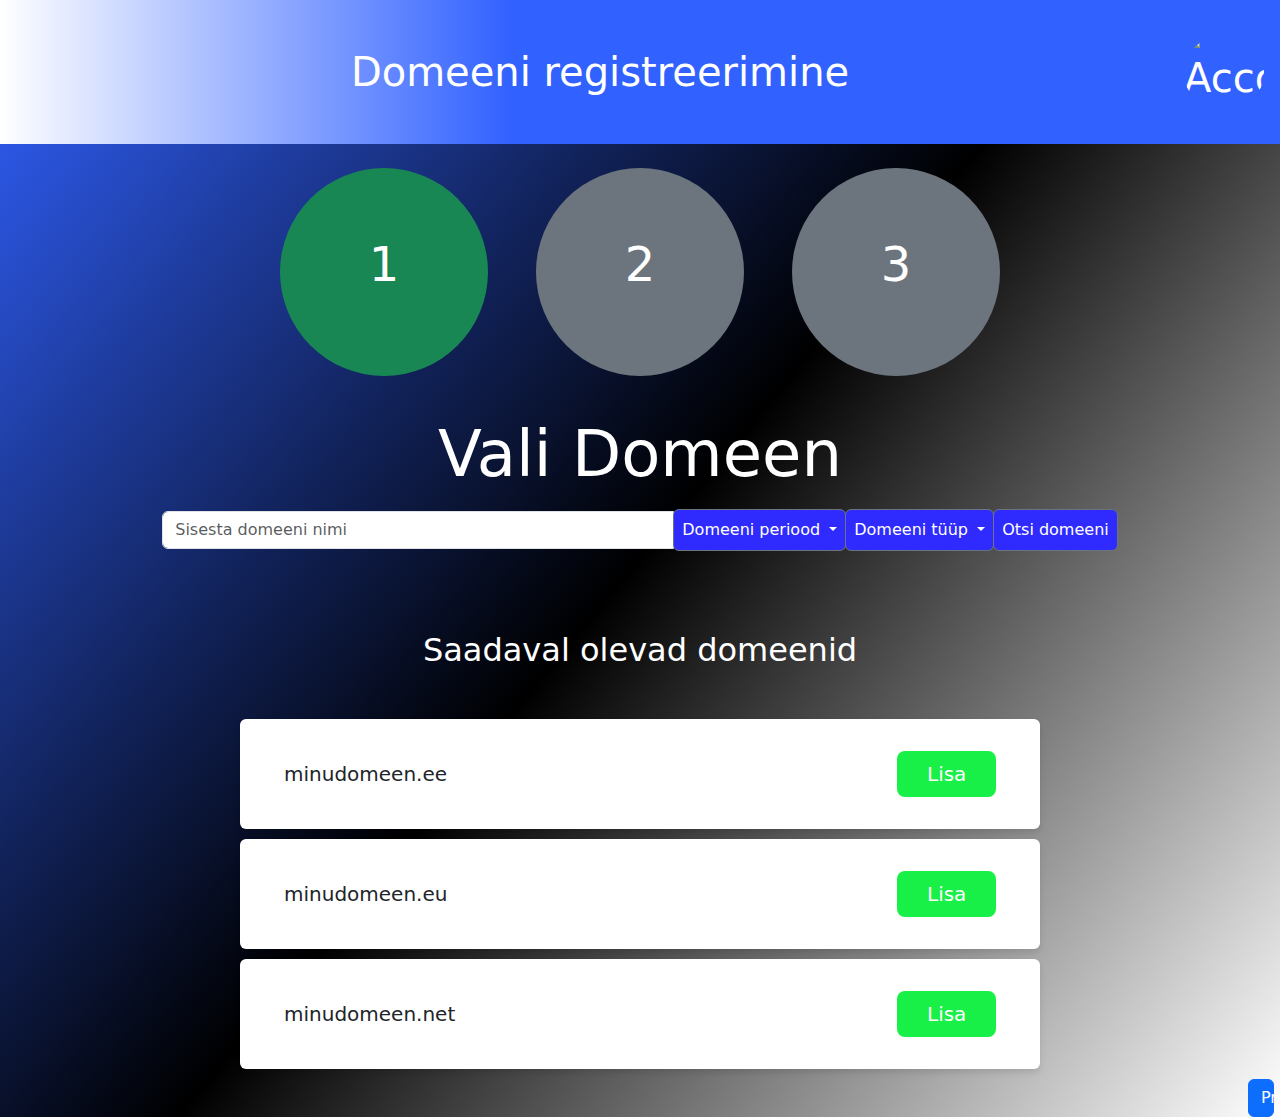
==== page2.html @ b3220d29 "Add files via upload" ====
<!doctype html>
<html lang="en">

<head>
    <meta charset="utf-8">
    <meta name="viewport" content="width=device-width, initial-scale=1">
    <title>Domeeni valik</title>
    <link href="https://cdn.jsdelivr.net/npm/bootstrap@5.3.3/dist/css/bootstrap.min.css" rel="stylesheet"
        integrity="sha384-QWTKZyjpPEjISv5WaRU9OFeRpok6YctnYmDr5pNlyT2bRjXh0JMhjY6hW+ALEwIH" crossorigin="anonymous">
    <link rel="stylesheet" type="text/css" href="style.css" />
</head>

<body class="bg-blue">
    <div class="header d-flex justify-content-between align-items-center text-white py-4 px-3">
        <h1 class="fs-1 text-center flex-grow-1">Domeeni registreerimine</h1>
        <div class="headerpilt">
            <img src="https://upload.wikimedia.org/wikipedia/commons/7/7c/Profile_avatar_placeholder_large.png"
                alt="Account Logo" class="img-fluid rounded-circle" style="height: 5rem; width: 5rem;">
        </div>
    </div>

    <div class="kast d-flex justify-content-center gap-5 py-4">
        <div class="praegune-etapp d-flex justify-content-center align-items-center bg-success text-white rounded-circle"
            style="height: 13rem; width: 13rem; font-size: 3rem;">
            <p>1</p>
        </div>
        <div class="tulevane-etapp d-flex justify-content-center align-items-center bg-secondary text-white rounded-circle"
            style="height: 13rem; width: 13rem; font-size: 3rem;">
            <p>2</p>
        </div>
        <div class="tulevane-etapp d-flex justify-content-center align-items-center bg-secondary text-white rounded-circle"
            style="height: 13rem; width: 13rem; font-size: 3rem;">
            <p>3</p>
        </div>
    </div>

    <h1 class="pealkiri text-white text-center py-3">Vali Domeen</h1>

    <div class="input-group justify-content-center mb-4">
        <div class="input-group justify-content-center mb-4">
            <input type="text" class="form-control w-50" placeholder="Sisesta domeeni nimi"
                aria-label="sisesta domeeni nimi" aria-describedby="button-addon2">


            <div class="period-dropdown">
                <button class="btn btn-secondary dropdown-toggle" type="button" data-bs-toggle="dropdown"
                    aria-expanded="false">
                    Domeeni periood
                </button>
                <ul class="dropdown-menu">
                    <li><a class="dropdown-item" href="#">1 kuu</a></li>
                    <li><a class="dropdown-item" href="#">3 kuud</a></li>
                    <li><a class="dropdown-item" href="#">6 kuud</a></li>
                    <li><a class="dropdown-item" href="#">12 kuud</a></li>
                </ul>
            </div>


            <div class="type-dropdown">
                <button class="btn btn-secondary dropdown-toggle" type="button" data-bs-toggle="dropdown"
                    aria-expanded="false">
                    Domeeni tüüp
                </button>
                <ul class="dropdown-menu">
                    <li><a class="dropdown-item" href="#">.ee</a></li>
                    <li><a class="dropdown-item" href="#">.eu</a></li>
                    <li><a class="dropdown-item" href="#">.com</a></li>
                    <li><a class="dropdown-item" href="#">.net</a></li>
                    <li><a class="dropdown-item" href="#">.org</a></li>
                </ul>
            </div>
            <a href="page2.html" class="link-light">
                <button class="btn btn-secondary" type="button" id="button-addon2">Otsi domeeni</button>
            </a>
        </div>

        <script src="https://cdn.jsdelivr.net/npm/bootstrap@5.3.3/dist/js/bootstrap.bundle.min.js"
            integrity="sha384-YvpcrYf0tY3lHB60NNkmXc5s9fDVZLESaAA55NDzOxhy9GkcIdslK1eN7N6jIeHz" crossorigin="anonymous">
            </script>

    </div>    
    <div class="domain-header">
        <h2>Saadaval olevad domeenid</h2>
    </div>  
    <div class="row rounded">
        <div class="col-8">minudomeen.ee</div>
        <div class="col-sm-2 pull-right">
            <button type="button" class="btn btn-primary btn-lg d-grid gap-2 col-12 mx-auto" >Lisa</button>
        </div>
    </div>

    <div class="row rounded">
        <div class="col-8">minudomeen.eu</div>
        <div class="col-sm-2 pull-right">
            <button type="button" class="btn btn-primary btn-lg d-grid gap-2 col-12 mx-auto">Lisa</button>
        </div>
    </div>

    <div class="row rounded">
        <div class="col-8">minudomeen.net</div>
        <div class="col-sm-2 pull-right">
            <button type="button" class="btn btn-primary btn-lg d-grid gap-2 col-12 mx-auto">Lisa</button>
        </div>
    </div>
    <div class="edasi-nupp">
        <button type="button" class="btn btn-primary">Primary</button>
    </div>
</body>

</html>
---- style.css ----
.bg-blue{
    background: linear-gradient(0.36turn, #3161ff, #000000, #ffffff);
}
.bg_blue {
    background-repeat: no-repeat;
    background-size: cover;  
    height: 100vh;  
}
.bg-blue .header {
    background: linear-gradient(to left,#3161ff 60%, #ffffff )
}
.header {
    display: flex;
    justify-content: space-between;
    align-items: center;
    color: white;
    padding: 2rem;
    font-size: 2.5rem; 
    width: 100%;
    height: 9rem;
}

.header h1 {
    margin: 0;
    flex-grow: 1;
    text-align: center;
    font-size: 5rem; 
}


.headerpilt {
    display: flex;
    justify-content: flex-end;
}

.headerpilt img {
    max-height: 5rem;
    max-width: 5rem;
    border-radius: 100%;
}


.kast {
    display: flex;
    justify-content: center;
    gap: 2rem; 
    padding: 3rem;
}

.kast .praegune-etapp,
.kast .tulevane-etapp {
    height: 50px;
    width: 50px;
    background-color: #18f047;
    border-radius: 70rem;
    display: flex;
    justify-content: center;
    align-items: center;
    color: white;
    font-size: 3rem; 
}

.kast .tulevane-etapp {
    background-color: #a1a1a1;
}


.pealkiri {
    text-align: center;
    color: white;
    font-size: 4rem; 
    padding: 3rem;
    margin: 0 auto;
}


.domeeni-sisestus-parent-class {
    display: flex;
}

.domeeni-sisestus {
    max-width: 10rem;
    text-align: center;
}

.input-group {
    display: flex;
    justify-content: center;
    align-items: center;
    width: 100%; 
}

.input-group .form-control {
    max-width: 32rem;
    width: 100%; 
}

.input-group .dropdown {
    background-color: #969696;
}

.input-group .dropdown:hover {
    background-color: #496aff;
}

.input-group .btn-secondary {
    background-color: #2f2bff;
    padding: 0.5rem;
    color: white;
}

.input-group .btn-secondary:hover {
    background-color: #496aff;
}

.period {
    text-align: center;
    color: white;
    padding: 3rem;
}

@media (max-width: 768px) {
    .header {
        flex-direction: row; 
        justify-content: flex-start; 
        padding: 1rem; 
        font-size: 2rem; 
    }

    .header h1 {
        font-size: 3rem;
    }

    .kast {
        flex-direction: row;
        justify-content: center;
        gap: 2rem;
        padding: 2rem;
    }

    .kast .praegune-etapp,
    .kast .tulevane-etapp {
        font-size: 5vw; 
        max-width: 10rem; 
        max-height: 10rem;
        min-width: 8rem;
        min-height: 8rem;
    }

    .pealkiri {
        font-size: 3rem;
        padding: 1.5rem;
    }
    .input-group {
        display: flex;
        justify-content: center;
    }
    .input-group .form-control {
        max-width: 100%;

    }


}


@media (max-width: 576px) {

    .header {
        flex-direction: row; 
        justify-content: flex-start;
    }
    .header .headerpilt {
        max-width: 5rem;
    }
    .header h1 {
        font-size: 2.5rem;
    }

    .kast {
        flex-direction: row; 
        justify-content: center; 
        gap: 2rem; 
        padding: 2rem; 
    }

    .kast .praegune-etapp,
    .kast .tulevane-etapp {
        font-size: 7vw; 
        width: 30vw; 
        height: 30vw;
        max-width: 9rem;
        max-height: 9rem;
        min-width: 7rem;
        min-height: 7rem;
    }

    .pealkiri {
        font-size: 2.5rem;
    }

    .input-group .form-control {
        max-width: 70rem;
    }

    .input-group .btn-secondary {
        width: 50rem; 
    }
}

.domain-header {
    color: white;
    text-align: center;
    padding: 2rem;
}


.row {
    background-color: white;
    max-width: 50rem;  
    margin: 10px auto;  
    padding: 2rem;
    font-size: 1.25rem;  
    justify-content: space-between; 
    border-radius: 1rem; 
    box-shadow: 0 4px 6px rgba(0, 0, 0, 0.1); 
}

.col-sm-2 {
    max-width: 50%;  
}

.col-sm-2 button {
    background-color: #18f047;  
    border: none;
}

.row .col-8 {
    display: flex;
    align-items: center;
    justify-content: flex-start;  
    text-align: left;  
}

.btn {
    width: 100%;  
}

.row .col-sm-2 .btn:hover {
    background-color: #63fc84;

}

.edasi-nupp {
    max-width: 6rem;
    margin:0 78rem;
}

@media (max-width: 360px) {
    .bg-blue {
        background-size: 100% 100%;  /* Ensure it's not repeating at smaller screen sizes */
    }
}
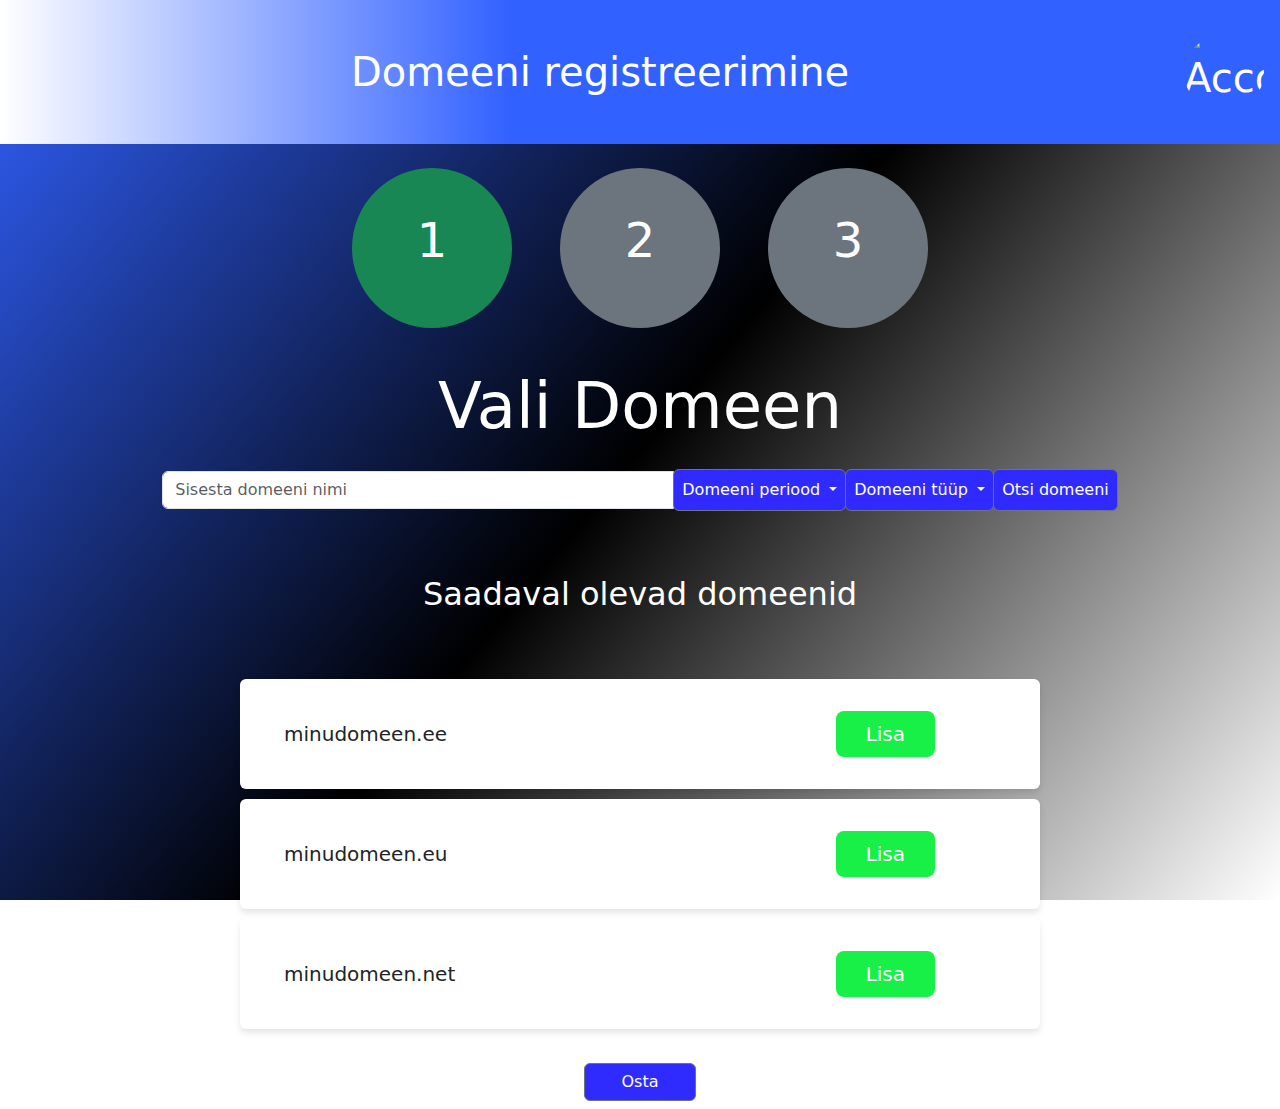
==== commit 96ac3e92: "Add files via upload" ====
--- a/page2.html
+++ b/page2.html
@@ -20,90 +20,90 @@
     </div>
 
     <div class="kast d-flex justify-content-center gap-5 py-4">
-        <div class="praegune-etapp d-flex justify-content-center align-items-center bg-success text-white rounded-circle"
-            style="height: 13rem; width: 13rem; font-size: 3rem;">
+        <div class="praegune-etapp d-flex bg-success text-white rounded-circle col-3">
             <p>1</p>
         </div>
-        <div class="tulevane-etapp d-flex justify-content-center align-items-center bg-secondary text-white rounded-circle"
-            style="height: 13rem; width: 13rem; font-size: 3rem;">
+        <div class="tulevane-etapp d-flex bg-secondary text-white rounded-circle col-3">
             <p>2</p>
         </div>
-        <div class="tulevane-etapp d-flex justify-content-center align-items-center bg-secondary text-white rounded-circle"
-            style="height: 13rem; width: 13rem; font-size: 3rem;">
+        <div class="tulevane-etapp d-flex bg-secondary text-white rounded-circle col-3">
             <p>3</p>
         </div>
     </div>
 
     <h1 class="pealkiri text-white text-center py-3">Vali Domeen</h1>
 
+
     <div class="input-group justify-content-center mb-4">
-        <div class="input-group justify-content-center mb-4">
-            <input type="text" class="form-control w-50" placeholder="Sisesta domeeni nimi"
-                aria-label="sisesta domeeni nimi" aria-describedby="button-addon2">
+        <input type="text" class="form-control w-50" placeholder="Sisesta domeeni nimi"
+            aria-label="sisesta domeeni nimi" aria-describedby="button-addon2">
 
 
-            <div class="period-dropdown">
-                <button class="btn btn-secondary dropdown-toggle" type="button" data-bs-toggle="dropdown"
-                    aria-expanded="false">
-                    Domeeni periood
-                </button>
-                <ul class="dropdown-menu">
-                    <li><a class="dropdown-item" href="#">1 kuu</a></li>
-                    <li><a class="dropdown-item" href="#">3 kuud</a></li>
-                    <li><a class="dropdown-item" href="#">6 kuud</a></li>
-                    <li><a class="dropdown-item" href="#">12 kuud</a></li>
-                </ul>
-            </div>
+        <div class="period-dropdown">
+            <button class="btn btn-secondary dropdown-toggle col-sm-5  " type="button" data-bs-toggle="dropdown"
+                aria-expanded="false">
+                Domeeni periood
+            </button>
+            <ul class="dropdown-menu">
+                <li><a class="dropdown-item" href="#">1 kuu</a></li>
+                <li><a class="dropdown-item" href="#">3 kuud</a></li>
+                <li><a class="dropdown-item" href="#">6 kuud</a></li>
+                <li><a class="dropdown-item" href="#">12 kuud</a></li>
+            </ul>
+        </div>
 
 
-            <div class="type-dropdown">
-                <button class="btn btn-secondary dropdown-toggle" type="button" data-bs-toggle="dropdown"
-                    aria-expanded="false">
-                    Domeeni tüüp
-                </button>
-                <ul class="dropdown-menu">
-                    <li><a class="dropdown-item" href="#">.ee</a></li>
-                    <li><a class="dropdown-item" href="#">.eu</a></li>
-                    <li><a class="dropdown-item" href="#">.com</a></li>
-                    <li><a class="dropdown-item" href="#">.net</a></li>
-                    <li><a class="dropdown-item" href="#">.org</a></li>
-                </ul>
-            </div>
-            <a href="page2.html" class="link-light">
-                <button class="btn btn-secondary" type="button" id="button-addon2">Otsi domeeni</button>
-            </a>
+        <div class="type-dropdown">
+            <button class="btn btn-secondary dropdown-toggle" type="button" data-bs-toggle="dropdown"
+                aria-expanded="false">
+                Domeeni tüüp
+            </button>
+            <ul class="dropdown-menu">
+                <li><a class="dropdown-item" href="#">.ee</a></li>
+                <li><a class="dropdown-item" href="#">.eu</a></li>
+                <li><a class="dropdown-item" href="#">.com</a></li>
+                <li><a class="dropdown-item" href="#">.net</a></li>
+                <li><a class="dropdown-item" href="#">.org</a></li>
+            </ul>
         </div>
+        <a href="page3.html" class="link-light">
+            <button class="btn btn-secondary" type="button" id="button-addon2">Otsi domeeni</button>
+        </a>
+    </div>
 
-        <script src="https://cdn.jsdelivr.net/npm/bootstrap@5.3.3/dist/js/bootstrap.bundle.min.js"
-            integrity="sha384-YvpcrYf0tY3lHB60NNkmXc5s9fDVZLESaAA55NDzOxhy9GkcIdslK1eN7N6jIeHz" crossorigin="anonymous">
-            </script>
+    <script src="https://cdn.jsdelivr.net/npm/bootstrap@5.3.3/dist/js/bootstrap.bundle.min.js"
+        integrity="sha384-YvpcrYf0tY3lHB60NNkmXc5s9fDVZLESaAA55NDzOxhy9GkcIdslK1eN7N6jIeHz" crossorigin="anonymous">
+        </script>
 
-    </div>    
     <div class="domain-header">
         <h2>Saadaval olevad domeenid</h2>
-    </div>  
-    <div class="row rounded">
-        <div class="col-8">minudomeen.ee</div>
-        <div class="col-sm-2 pull-right">
-            <button type="button" class="btn btn-primary btn-lg d-grid gap-2 col-12 mx-auto" >Lisa</button>
+    </div>
+    <div class="domeenid">
+        <div class="row rounded">
+            <div class="col-8">minudomeen.ee</div>
+            <div class="col-sm-2 pull-right mx-auto">
+                <button type="button" class="btn btn-primary btn-lg d-grid gap-2 col-12 mx-auto">Lisa</button>
+            </div>
+        </div>
+        <div class="row rounded">
+            <div class="col-8">minudomeen.eu</div>
+            <div class="col-sm-2 pull-right mx-auto">
+                <button type="button" class="btn btn-primary btn-lg d-grid gap-2 col-12 mx-auto">Lisa</button>
+            </div>
+        </div>
+        <div class="row rounded">
+            <div class="col-8">minudomeen.net</div>
+            <div class="col-sm-2 pull-right mx-auto">
+                <button type="button" class="btn btn-primary btn-lg d-grid gap-2 col-12 mx-auto">Lisa</button>
+            </div>
         </div>
     </div>
-
-    <div class="row rounded">
-        <div class="col-8">minudomeen.eu</div>
-        <div class="col-sm-2 pull-right">
-            <button type="button" class="btn btn-primary btn-lg d-grid gap-2 col-12 mx-auto">Lisa</button>
-        </div>
-    </div>
-
-    <div class="row rounded">
-        <div class="col-8">minudomeen.net</div>
-        <div class="col-sm-2 pull-right">
-            <button type="button" class="btn btn-primary btn-lg d-grid gap-2 col-12 mx-auto">Lisa</button>
-        </div>
-    </div>
-    <div class="edasi-nupp">
-        <button type="button" class="btn btn-primary">Primary</button>
+    <div class="footer mx-auto p-2">
+        <a href="page3.html" class="edasi-nupp">
+            <button class="btn btn-secondary text-center" type="button" id="button-addon2">
+                Osta
+            </button>
+        </a>
     </div>
 </body>
 
--- a/style.css
+++ b/style.css
@@ -1,14 +1,13 @@
 
 .bg-blue{
     background: linear-gradient(0.36turn, #3161ff, #000000, #ffffff);
-}
-.bg_blue {
     background-repeat: no-repeat;
     background-size: cover;  
     height: 100vh;  
 }
 .bg-blue .header {
-    background: linear-gradient(to left,#3161ff 60%, #ffffff )
+    background: linear-gradient(to left,#3161ff 60%, #ffffff );
+    
 }
 .header {
     display: flex;
@@ -41,24 +40,23 @@
 }
 
 
-.kast {
-    display: flex;
-    justify-content: center;
-    gap: 2rem; 
+.kast {   
+    display: flex;
+    justify-content: center;
+    gap: 2rem;
     padding: 3rem;
 }
 
 .kast .praegune-etapp,
 .kast .tulevane-etapp {
-    height: 50px;
-    width: 50px;
-    background-color: #18f047;
-    border-radius: 70rem;
-    display: flex;
-    justify-content: center;
-    align-items: center;
-    color: white;
-    font-size: 3rem; 
+    width: 10rem; 
+    height: 10rem; 
+    display: flex;
+    justify-content: center;
+    align-items: center;
+    color: white;
+    font-size: 3rem;
+    border-radius: 50%;
 }
 
 .kast .tulevane-etapp {
@@ -89,6 +87,7 @@
     justify-content: center;
     align-items: center;
     width: 100%; 
+    padding: 0.5rem;
 }
 
 .input-group .form-control {
@@ -120,102 +119,15 @@
     padding: 3rem;
 }
 
-@media (max-width: 768px) {
-    .header {
-        flex-direction: row; 
-        justify-content: flex-start; 
-        padding: 1rem; 
-        font-size: 2rem; 
-    }
-
-    .header h1 {
-        font-size: 3rem;
-    }
-
-    .kast {
-        flex-direction: row;
-        justify-content: center;
-        gap: 2rem;
-        padding: 2rem;
-    }
-
-    .kast .praegune-etapp,
-    .kast .tulevane-etapp {
-        font-size: 5vw; 
-        max-width: 10rem; 
-        max-height: 10rem;
-        min-width: 8rem;
-        min-height: 8rem;
-    }
-
-    .pealkiri {
-        font-size: 3rem;
-        padding: 1.5rem;
-    }
-    .input-group {
-        display: flex;
-        justify-content: center;
-    }
-    .input-group .form-control {
-        max-width: 100%;
-
-    }
-
-
-}
-
-
-@media (max-width: 576px) {
-
-    .header {
-        flex-direction: row; 
-        justify-content: flex-start;
-    }
-    .header .headerpilt {
-        max-width: 5rem;
-    }
-    .header h1 {
-        font-size: 2.5rem;
-    }
-
-    .kast {
-        flex-direction: row; 
-        justify-content: center; 
-        gap: 2rem; 
-        padding: 2rem; 
-    }
-
-    .kast .praegune-etapp,
-    .kast .tulevane-etapp {
-        font-size: 7vw; 
-        width: 30vw; 
-        height: 30vw;
-        max-width: 9rem;
-        max-height: 9rem;
-        min-width: 7rem;
-        min-height: 7rem;
-    }
-
-    .pealkiri {
-        font-size: 2.5rem;
-    }
-
-    .input-group .form-control {
-        max-width: 70rem;
-    }
-
-    .input-group .btn-secondary {
-        width: 50rem; 
-    }
-}
-
 .domain-header {
     color: white;
     text-align: center;
     padding: 2rem;
 }
 
-
+.domeenid {
+    padding: 1rem;
+}
 .row {
     background-color: white;
     max-width: 50rem;  
@@ -251,14 +163,41 @@
     background-color: #63fc84;
 
 }
-
-.edasi-nupp {
-    max-width: 6rem;
-    margin:0 78rem;
-}
+.footer {
+    display: flex;
+    justify-content: center;
+}
+.edasi-nupp .btn{
+    background-color: #2f2bff;
+    width: 7rem;
+}
+.footer .edasi-nupp .btn:after {
+    background-color: #3161ff;    	
+}
+
+@media (max-width: 768px) {
+
+    .kast .praegune-etapp,
+    .kast .tulevane-etapp {
+    width: 8rem; 
+    height: 8rem; 
+    }
+}
+
+@media (max-width: 576px) {
+    .kast .praegune-etapp,
+    .kast .tulevane-etapp {
+    width:5rem; 
+    height: 5rem; 
+    }
+} 
 
 @media (max-width: 360px) {
-    .bg-blue {
-        background-size: 100% 100%;  /* Ensure it's not repeating at smaller screen sizes */
-    }
+    .kast .praegune-etapp,
+    .kast .tulevane-etapp {
+    width: 3rem; 
+    height: 3rem; 
+    font-size: 1.5rem;
+}
+
 }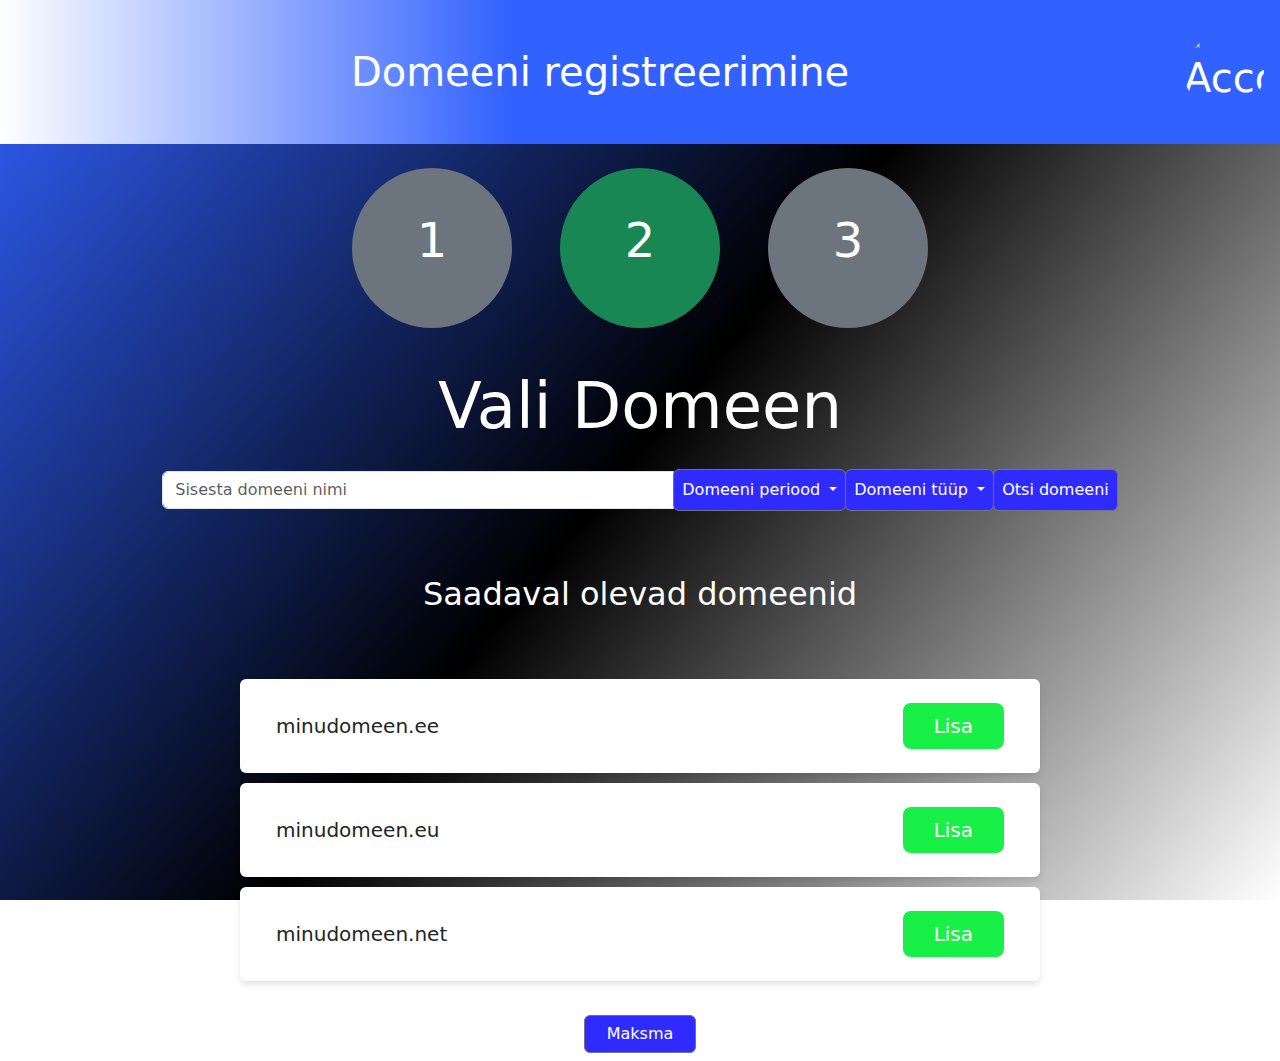
==== commit 5116e113: "Add files via upload" ====
--- a/page2.html
+++ b/page2.html
@@ -10,7 +10,7 @@
     <link rel="stylesheet" type="text/css" href="style.css" />
 </head>
 
-<body class="bg-blue">
+<body>
     <div class="header d-flex justify-content-between align-items-center text-white py-4 px-3">
         <h1 class="fs-1 text-center flex-grow-1">Domeeni registreerimine</h1>
         <div class="headerpilt">
@@ -18,92 +18,93 @@
                 alt="Account Logo" class="img-fluid rounded-circle" style="height: 5rem; width: 5rem;">
         </div>
     </div>
+    <div class="container">
+        <div class="kast d-flex justify-content-center gap-5 py-4">
+            <div class="tulevane-etapp d-flex bg-secondary text-white rounded-circle col-3">
+                <p>1</p>
+            </div>
+            <div class="praegune-etapp d-flex bg-success text-white rounded-circle col-3">
+                <p>2</p>
+            </div>
+            <div class="tulevane-etapp d-flex bg-secondary text-white rounded-circle col-3">
+                <p>3</p>
+            </div>
+        </div>
 
-    <div class="kast d-flex justify-content-center gap-5 py-4">
-        <div class="praegune-etapp d-flex bg-success text-white rounded-circle col-3">
-            <p>1</p>
-        </div>
-        <div class="tulevane-etapp d-flex bg-secondary text-white rounded-circle col-3">
-            <p>2</p>
-        </div>
-        <div class="tulevane-etapp d-flex bg-secondary text-white rounded-circle col-3">
-            <p>3</p>
-        </div>
-    </div>
-
-    <h1 class="pealkiri text-white text-center py-3">Vali Domeen</h1>
+        <h1 class="pealkiri text-white text-center py-3">Vali Domeen</h1>
 
 
-    <div class="input-group justify-content-center mb-4">
-        <input type="text" class="form-control w-50" placeholder="Sisesta domeeni nimi"
-            aria-label="sisesta domeeni nimi" aria-describedby="button-addon2">
+        <div class="input-group justify-content-center mb-4">
+            <input type="text" class="form-control w-50" placeholder="Sisesta domeeni nimi"
+                aria-label="sisesta domeeni nimi" aria-describedby="button-addon2">
 
 
-        <div class="period-dropdown">
-            <button class="btn btn-secondary dropdown-toggle col-sm-5  " type="button" data-bs-toggle="dropdown"
-                aria-expanded="false">
-                Domeeni periood
-            </button>
-            <ul class="dropdown-menu">
-                <li><a class="dropdown-item" href="#">1 kuu</a></li>
-                <li><a class="dropdown-item" href="#">3 kuud</a></li>
-                <li><a class="dropdown-item" href="#">6 kuud</a></li>
-                <li><a class="dropdown-item" href="#">12 kuud</a></li>
-            </ul>
+            <div class="period-dropdown">
+                <button class="btn btn-secondary dropdown-toggle col-sm-5  " type="button" data-bs-toggle="dropdown"
+                    aria-expanded="false">
+                    Domeeni periood
+                </button>
+                <ul class="dropdown-menu">
+                    <li><a class="dropdown-item" href="#">1 kuu</a></li>
+                    <li><a class="dropdown-item" href="#">3 kuud</a></li>
+                    <li><a class="dropdown-item" href="#">6 kuud</a></li>
+                    <li><a class="dropdown-item" href="#">12 kuud</a></li>
+                </ul>
+            </div>
+
+
+            <div class="type-dropdown">
+                <button class="btn btn-secondary dropdown-toggle" type="button" data-bs-toggle="dropdown"
+                    aria-expanded="false">
+                    Domeeni tüüp
+                </button>
+                <ul class="dropdown-menu">
+                    <li><a class="dropdown-item" href="#">.ee</a></li>
+                    <li><a class="dropdown-item" href="#">.eu</a></li>
+                    <li><a class="dropdown-item" href="#">.com</a></li>
+                    <li><a class="dropdown-item" href="#">.net</a></li>
+                    <li><a class="dropdown-item" href="#">.org</a></li>
+                </ul>
+            </div>
+            <a href="page3.html" class="link-light">
+                <button class="btn btn-secondary" type="button" id="button-addon2">Otsi domeeni</button>
+            </a>
         </div>
 
+        <script src="https://cdn.jsdelivr.net/npm/bootstrap@5.3.3/dist/js/bootstrap.bundle.min.js"
+            integrity="sha384-YvpcrYf0tY3lHB60NNkmXc5s9fDVZLESaAA55NDzOxhy9GkcIdslK1eN7N6jIeHz" crossorigin="anonymous">
+            </script>
 
-        <div class="type-dropdown">
-            <button class="btn btn-secondary dropdown-toggle" type="button" data-bs-toggle="dropdown"
-                aria-expanded="false">
-                Domeeni tüüp
-            </button>
-            <ul class="dropdown-menu">
-                <li><a class="dropdown-item" href="#">.ee</a></li>
-                <li><a class="dropdown-item" href="#">.eu</a></li>
-                <li><a class="dropdown-item" href="#">.com</a></li>
-                <li><a class="dropdown-item" href="#">.net</a></li>
-                <li><a class="dropdown-item" href="#">.org</a></li>
-            </ul>
+        <div class="domain-header">
+            <h2>Saadaval olevad domeenid</h2>
         </div>
-        <a href="page3.html" class="link-light">
-            <button class="btn btn-secondary" type="button" id="button-addon2">Otsi domeeni</button>
-        </a>
-    </div>
-
-    <script src="https://cdn.jsdelivr.net/npm/bootstrap@5.3.3/dist/js/bootstrap.bundle.min.js"
-        integrity="sha384-YvpcrYf0tY3lHB60NNkmXc5s9fDVZLESaAA55NDzOxhy9GkcIdslK1eN7N6jIeHz" crossorigin="anonymous">
-        </script>
-
-    <div class="domain-header">
-        <h2>Saadaval olevad domeenid</h2>
-    </div>
-    <div class="domeenid">
-        <div class="row rounded">
-            <div class="col-8">minudomeen.ee</div>
-            <div class="col-sm-2 pull-right mx-auto">
-                <button type="button" class="btn btn-primary btn-lg d-grid gap-2 col-12 mx-auto">Lisa</button>
+        <div class="domeenid">
+            <div class="row rounded">
+                <div class="domeen col-6 col-md-10">minudomeen.ee</div>
+                <div class="col-md-2 col-6 pull-right mx-auto">
+                    <button type="button" class="btn btn-primary btn-lg d-grid gap-2 col-12 mx-auto">Lisa</button>
+                </div>
+            </div>
+            <div class="row rounded">
+                <div class="domeen col-6 col-md-10">minudomeen.eu</div>
+                <div class="col-md-2 col-6 pull-right mx-auto">
+                    <button type="button" class="btn btn-primary btn-lg d-grid gap-2 col-12 mx-auto">Lisa</button>
+                </div>
+            </div>
+            <div class="row rounded">
+                <div class="domeen col-6 col-md-10">minudomeen.net</div>
+                <div class="col-md-2 col-6 pull-right mx-auto">
+                    <button type="button" class="btn btn-primary btn-lg d-grid gap-2 col-12 mx-auto">Lisa</button>
+                </div>
             </div>
         </div>
-        <div class="row rounded">
-            <div class="col-8">minudomeen.eu</div>
-            <div class="col-sm-2 pull-right mx-auto">
-                <button type="button" class="btn btn-primary btn-lg d-grid gap-2 col-12 mx-auto">Lisa</button>
-            </div>
+        <div class="footer mx-auto p-2">
+            <a href="page3.html" class="edasi-nupp">
+                <button class="btn btn-secondary text-center" type="button" id="button-addon2">
+                    Maksma
+                </button>
+            </a>
         </div>
-        <div class="row rounded">
-            <div class="col-8">minudomeen.net</div>
-            <div class="col-sm-2 pull-right mx-auto">
-                <button type="button" class="btn btn-primary btn-lg d-grid gap-2 col-12 mx-auto">Lisa</button>
-            </div>
-        </div>
-    </div>
-    <div class="footer mx-auto p-2">
-        <a href="page3.html" class="edasi-nupp">
-            <button class="btn btn-secondary text-center" type="button" id="button-addon2">
-                Osta
-            </button>
-        </a>
     </div>
 </body>
 
--- a/style.css
+++ b/style.css
@@ -1,11 +1,11 @@
 
-.bg-blue{
+body{
     background: linear-gradient(0.36turn, #3161ff, #000000, #ffffff);
     background-repeat: no-repeat;
     background-size: cover;  
     height: 100vh;  
 }
-.bg-blue .header {
+body .header {
     background: linear-gradient(to left,#3161ff 60%, #ffffff );
     
 }
@@ -132,23 +132,23 @@
     background-color: white;
     max-width: 50rem;  
     margin: 10px auto;  
-    padding: 2rem;
+    padding: 1.5rem;
     font-size: 1.25rem;  
     justify-content: space-between; 
     border-radius: 1rem; 
     box-shadow: 0 4px 6px rgba(0, 0, 0, 0.1); 
 }
 
-.col-sm-2 {
+.col-md-2 {
     max-width: 50%;  
 }
 
-.col-sm-2 button {
+.col-md-2 button {
     background-color: #18f047;  
     border: none;
 }
 
-.row .col-8 {
+.row .domeen {
     display: flex;
     align-items: center;
     justify-content: flex-start;  
@@ -159,7 +159,7 @@
     width: 100%;  
 }
 
-.row .col-sm-2 .btn:hover {
+.row .col-md-2 .btn:hover {
     background-color: #63fc84;
 
 }
@@ -199,5 +199,38 @@
     height: 3rem; 
     font-size: 1.5rem;
 }
-
+    .domeenid .row .domeen {
+        width: 200px;
+        word-wrap: break-word;
+    }
+}
+
+
+
+.header-page3 {
+    background: linear-gradient(to left,#3161ff 60%, #ffffff );
+}
+
+.container .osta-nupp .btn {
+    background-color: #2f2bff;
+    color: white;
+    width: 4rem;
+
+}
+.container .osta-nupp {
+    display: flex;
+    align-items: center;
+    justify-content: center;  
+}
+
+
+.tabel {
+    background-color: transparent;
+}
+.tabel .col-md-7 .mb-3 {
+    color: white;
+}
+
+.tabel .col-md-5 h2 {
+    color: white        ;
 }